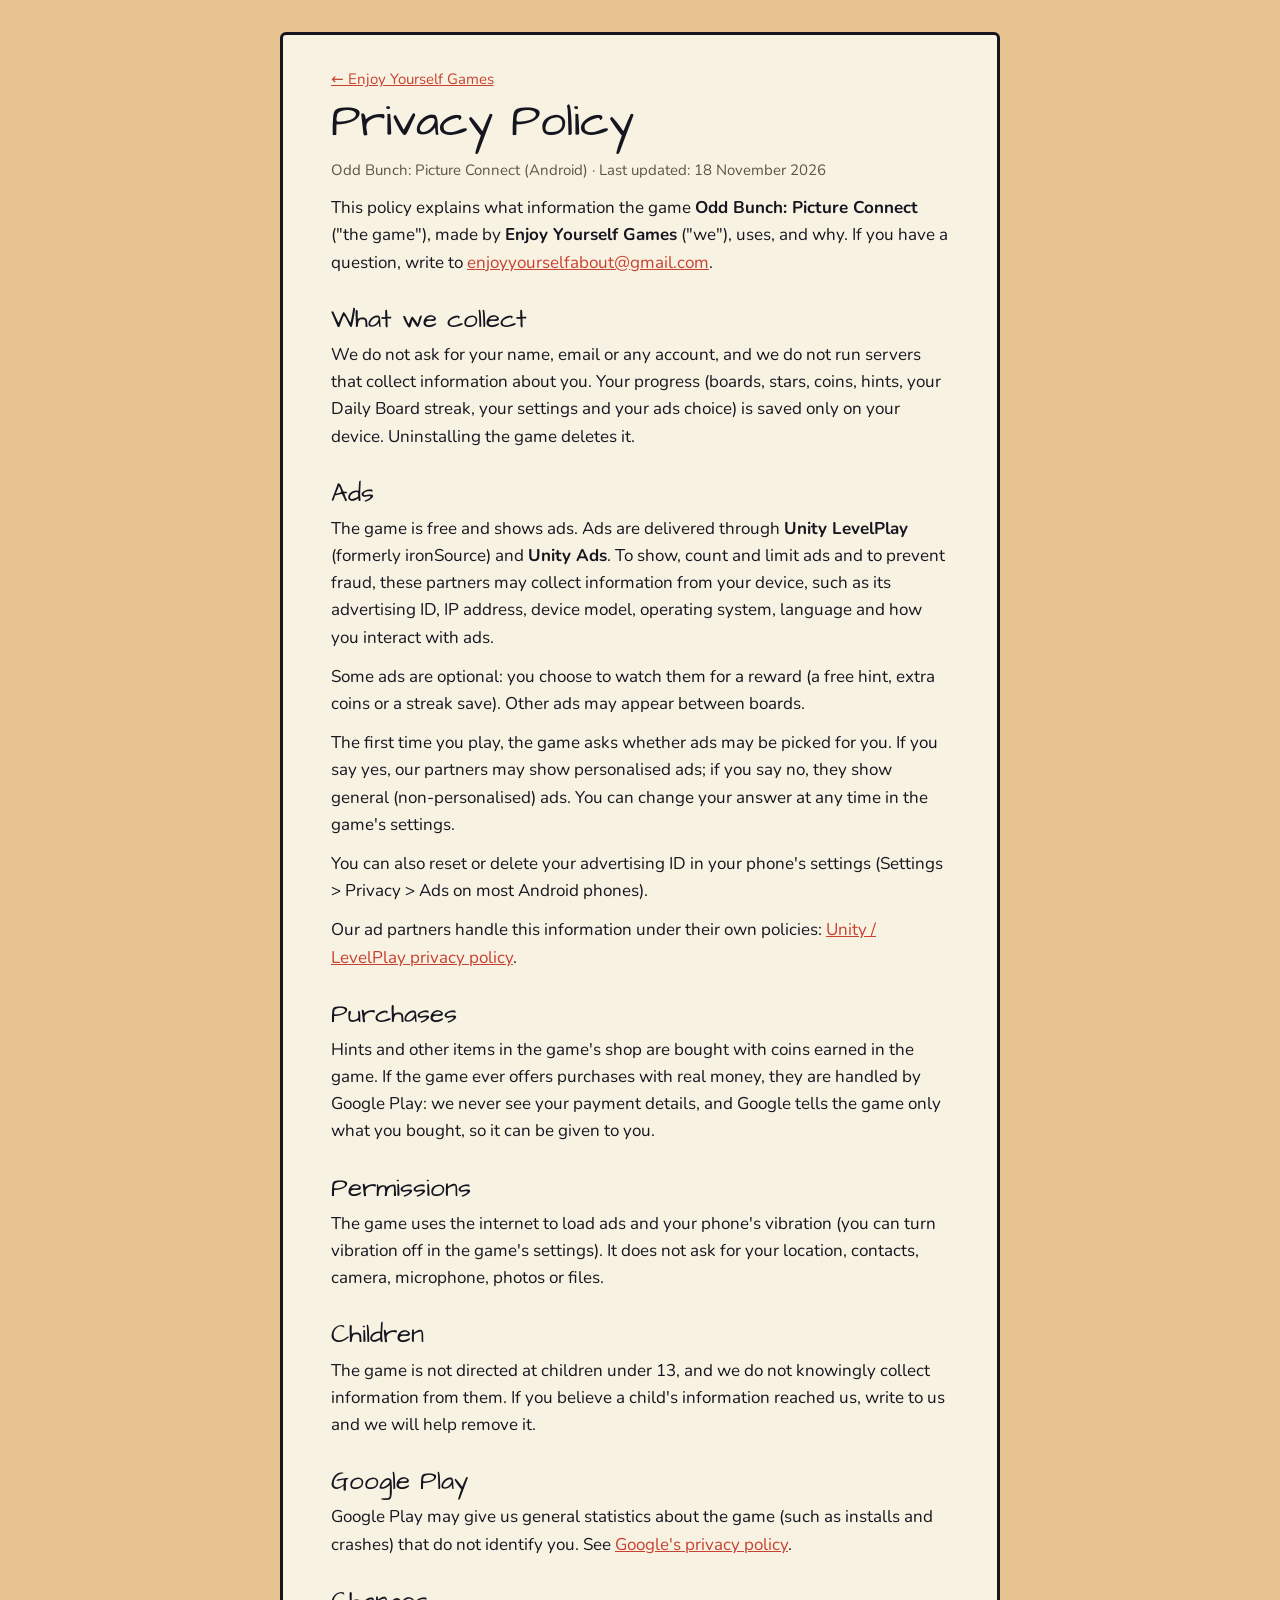
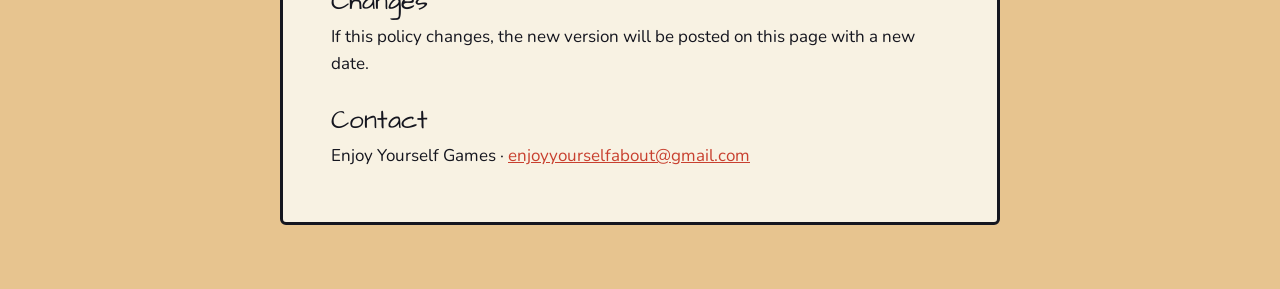
==== oddbunch/privacy.html @ 04c30747 "Odd Bunch privacy policy (ads via Unity LevelPlay / Unity Ads)" ====
<!doctype html>
<html lang="en">
<head>
<meta charset="utf-8">
<meta name="viewport" content="width=device-width, initial-scale=1">
<title>Privacy Policy - Odd Bunch - Enjoy Yourself Games</title>
<meta name="description" content="Privacy policy for Odd Bunch: Picture Connect by Enjoy Yourself Games.">
<link rel="preconnect" href="https://fonts.googleapis.com">
<link rel="preconnect" href="https://fonts.gstatic.com" crossorigin>
<link href="https://fonts.googleapis.com/css2?family=Architects+Daughter&family=Nunito:wght@400;700&display=swap" rel="stylesheet">
<link rel="stylesheet" href="../style.css">
</head>
<body>
<main class="sheet">
  <p class="back"><a href="../index.html">&larr; Enjoy Yourself Games</a></p>
  <h1>Privacy Policy</h1>
  <p class="note">Odd Bunch: Picture Connect (Android) &middot; Last updated: 18 November 2026</p>

  <p>This policy explains what information the game <strong>Odd Bunch: Picture Connect</strong> ("the game"), made by
     <strong>Enjoy Yourself Games</strong> ("we"), uses, and why. If you have a question, write to
     <a href="mailto:enjoyyourselfabout@gmail.com">enjoyyourselfabout@gmail.com</a>.</p>

  <h2>What we collect</h2>
  <p>We do not ask for your name, email or any account, and we do not run servers that collect information about
     you. Your progress (boards, stars, coins, hints, your Daily Board streak, your settings and your ads choice) is
     saved only on your device. Uninstalling the game deletes it.</p>

  <h2>Ads</h2>
  <p>The game is free and shows ads. Ads are delivered through <strong>Unity LevelPlay</strong> (formerly
     ironSource) and <strong>Unity Ads</strong>. To show, count and limit ads and to prevent fraud, these partners
     may collect information from your device, such as its advertising ID, IP address, device model, operating
     system, language and how you interact with ads.</p>
  <p>Some ads are optional: you choose to watch them for a reward (a free hint, extra coins or a streak save). Other
     ads may appear between boards.</p>
  <p>The first time you play, the game asks whether ads may be picked for you. If you say yes, our partners may
     show personalised ads; if you say no, they show general (non-personalised) ads. You can change your answer at
     any time in the game's settings.</p>
  <p>You can also reset or delete your advertising ID in your phone's settings (Settings &gt; Privacy &gt; Ads on
     most Android phones).</p>
  <p>Our ad partners handle this information under their own policies:
     <a href="https://unity.com/legal/game-player-and-app-user-privacy-policy">Unity / LevelPlay privacy policy</a>.</p>

  <h2>Purchases</h2>
  <p>Hints and other items in the game's shop are bought with coins earned in the game. If the game ever offers
     purchases with real money, they are handled by Google Play: we never see your payment details, and Google tells
     the game only what you bought, so it can be given to you.</p>

  <h2>Permissions</h2>
  <p>The game uses the internet to load ads and your phone's vibration (you can turn vibration off in the game's
     settings). It does not ask for your location, contacts, camera, microphone, photos or files.</p>

  <h2>Children</h2>
  <p>The game is not directed at children under 13, and we do not knowingly collect information from them. If you
     believe a child's information reached us, write to us and we will help remove it.</p>

  <h2>Google Play</h2>
  <p>Google Play may give us general statistics about the game (such as installs and crashes) that do not
     identify you. See <a href="https://policies.google.com/privacy">Google's privacy policy</a>.</p>

  <h2>Changes</h2>
  <p>If this policy changes, the new version will be posted on this page with a new date.</p>

  <h2>Contact</h2>
  <p>Enjoy Yourself Games &middot;
     <a href="mailto:enjoyyourselfabout@gmail.com">enjoyyourselfabout@gmail.com</a></p>
</main>
</body>
</html>
---- style.css ----
/* The game's paper look: cream paper with an ink edge, the hand font for headings, Nunito for reading. */
:root {
  --desk: #e7c48f;
  --paper: #f8f2e3;
  --ink: #15161f;
  --muted: #5b5648;
  --accent: #c8402f;
  --line: #d9cdb2;
}
@media (prefers-color-scheme: dark) {
  :root:not([data-theme="light"]) {
    --desk: #2a2420;
    --paper: #f3ecdb;
  }
}
* { box-sizing: border-box; }
body {
  margin: 0;
  background: var(--desk);
  color: var(--ink);
  font: 17px/1.6 "Nunito", system-ui, sans-serif;
  padding: 32px 16px 64px;
}
.sheet {
  max-width: 720px;
  margin: 0 auto;
  background: var(--paper);
  border: 3px solid var(--ink);
  border-radius: 6px;
  padding: 32px clamp(18px, 5vw, 48px) 40px;
}
h1, h2 { font-family: "Architects Daughter", cursive; font-weight: 400; line-height: 1.2; }
h1 { font-size: clamp(32px, 7vw, 46px); margin: 0 0 8px; }
h2 { font-size: 26px; margin: 28px 0 6px; }
p { margin: 0 0 12px; }
.lead { font-size: 19px; color: var(--muted); }
.note { color: var(--muted); font-size: 15px; }
.back { margin-bottom: 4px; font-size: 15px; }
a { color: var(--accent); }
.card {
  margin: 24px 0;
  padding: 18px 22px;
  border: 2px solid var(--ink);
  border-radius: 4px;
  background: #fffaf0;
}
.card h2 { margin-top: 0; }
.links { display: flex; gap: 24px; flex-wrap: wrap; font-family: "Architects Daughter", cursive; font-size: 22px; }
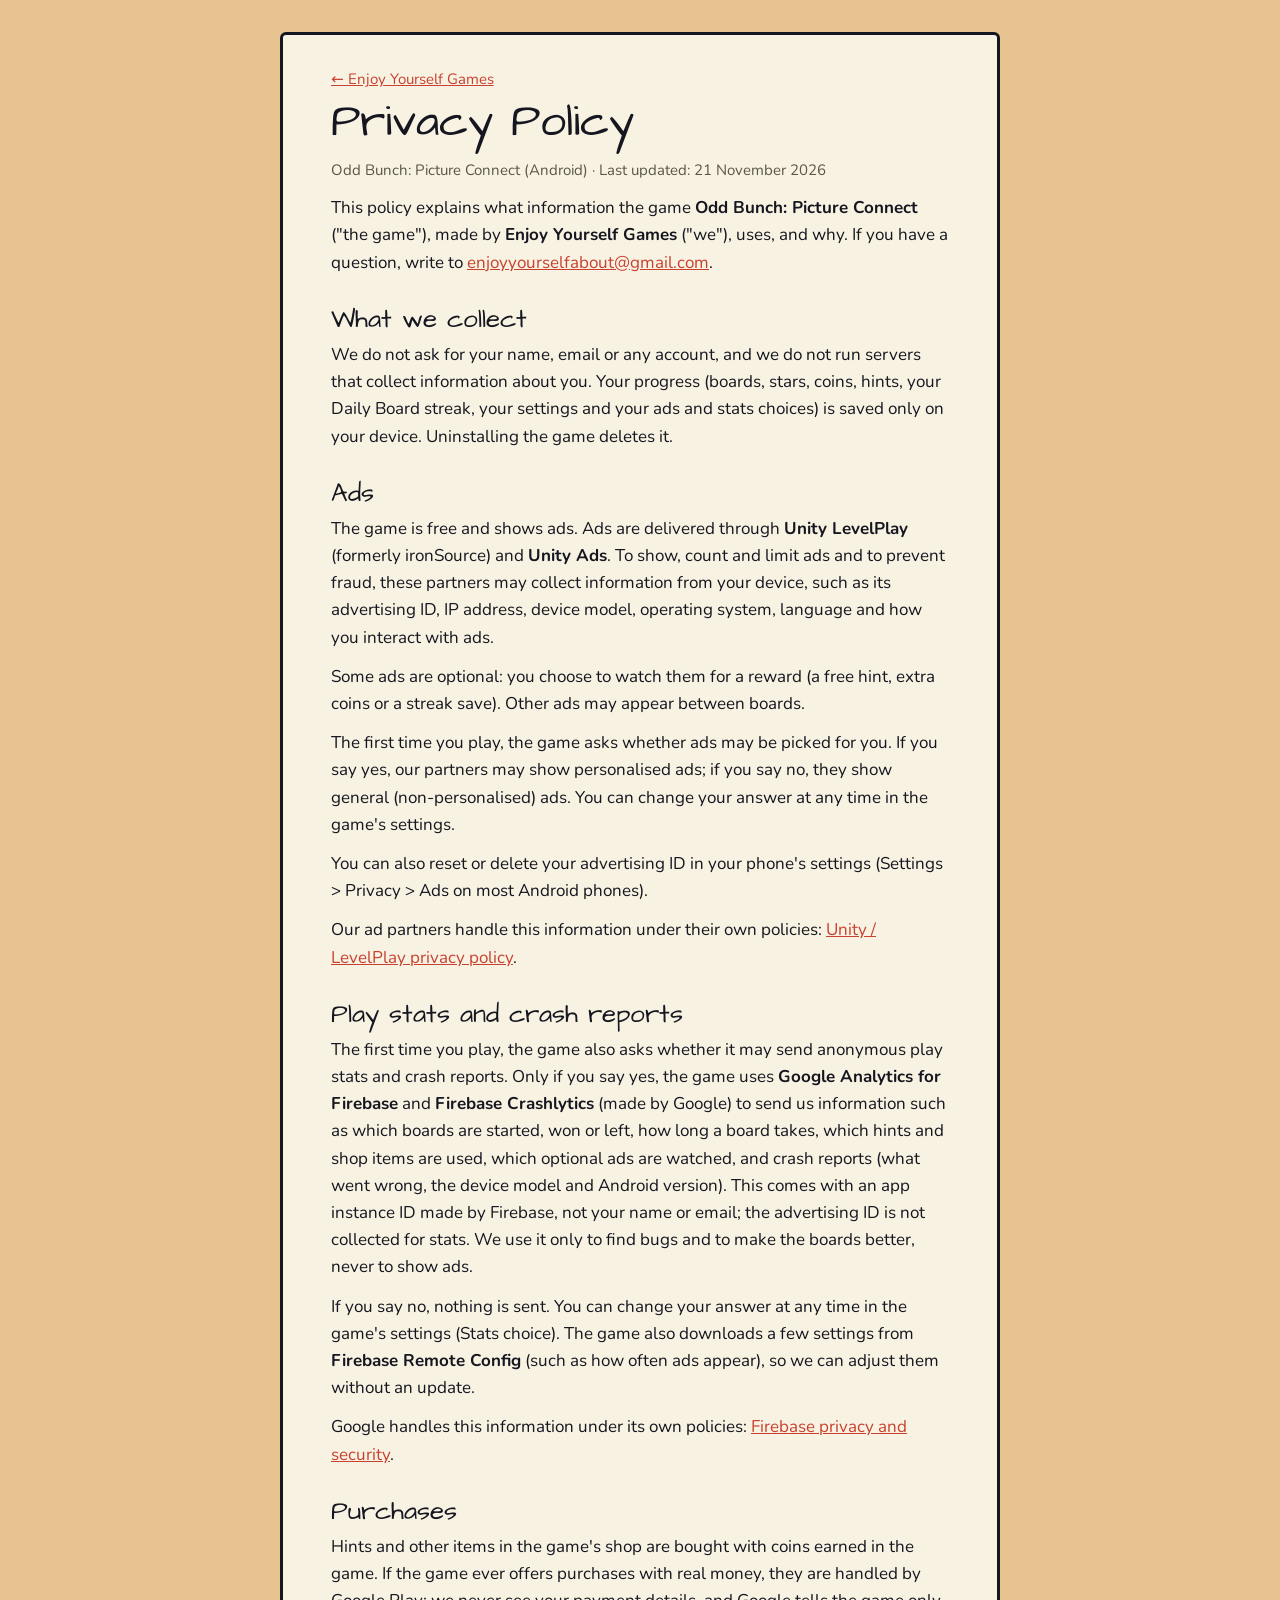
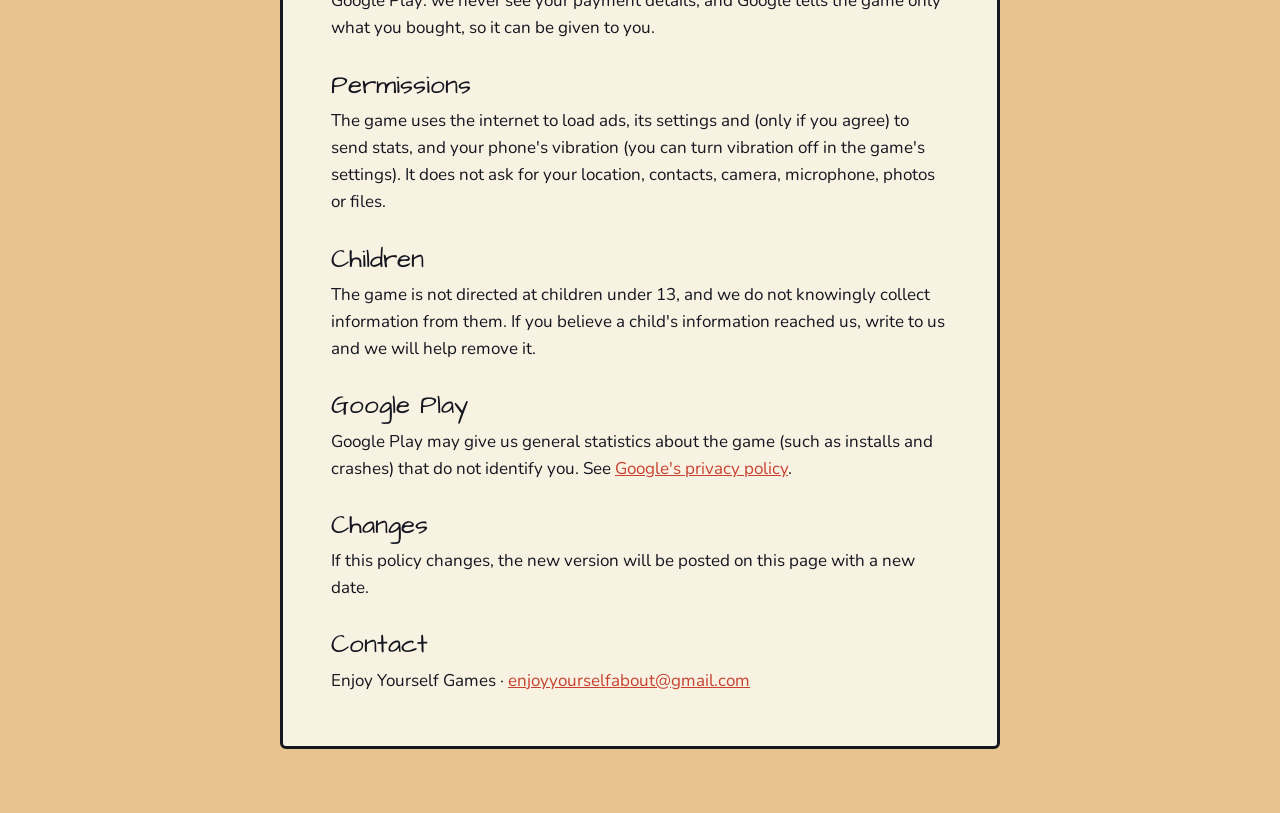
==== commit 2372d1ed: "Odd Bunch privacy: play stats and crash reports (Firebase), only after a yes" ====
--- a/oddbunch/privacy.html
+++ b/oddbunch/privacy.html
@@ -14,7 +14,7 @@
 <main class="sheet">
   <p class="back"><a href="../index.html">&larr; Enjoy Yourself Games</a></p>
   <h1>Privacy Policy</h1>
-  <p class="note">Odd Bunch: Picture Connect (Android) &middot; Last updated: 18 November 2026</p>
+  <p class="note">Odd Bunch: Picture Connect (Android) &middot; Last updated: 21 November 2026</p>
 
   <p>This policy explains what information the game <strong>Odd Bunch: Picture Connect</strong> ("the game"), made by
      <strong>Enjoy Yourself Games</strong> ("we"), uses, and why. If you have a question, write to
@@ -22,7 +22,7 @@
 
   <h2>What we collect</h2>
   <p>We do not ask for your name, email or any account, and we do not run servers that collect information about
-     you. Your progress (boards, stars, coins, hints, your Daily Board streak, your settings and your ads choice) is
+     you. Your progress (boards, stars, coins, hints, your Daily Board streak, your settings and your ads and stats choices) is
      saved only on your device. Uninstalling the game deletes it.</p>
 
   <h2>Ads</h2>
@@ -40,13 +40,27 @@
   <p>Our ad partners handle this information under their own policies:
      <a href="https://unity.com/legal/game-player-and-app-user-privacy-policy">Unity / LevelPlay privacy policy</a>.</p>
 
+  <h2>Play stats and crash reports</h2>
+  <p>The first time you play, the game also asks whether it may send anonymous play stats and crash reports. Only if
+     you say yes, the game uses <strong>Google Analytics for Firebase</strong> and <strong>Firebase
+     Crashlytics</strong> (made by Google) to send us information such as which boards are started, won or left,
+     how long a board takes, which hints and shop items are used, which optional ads are watched, and crash reports
+     (what went wrong, the device model and Android version). This comes with an app instance ID made by Firebase,
+     not your name or email; the advertising ID is not collected for stats. We use it only to find bugs and to make
+     the boards better, never to show ads.</p>
+  <p>If you say no, nothing is sent. You can change your answer at any time in the game's settings
+     (Stats choice). The game also downloads a few settings from <strong>Firebase Remote Config</strong> (such as how
+     often ads appear), so we can adjust them without an update.</p>
+  <p>Google handles this information under its own policies:
+     <a href="https://firebase.google.com/support/privacy">Firebase privacy and security</a>.</p>
+
   <h2>Purchases</h2>
   <p>Hints and other items in the game's shop are bought with coins earned in the game. If the game ever offers
      purchases with real money, they are handled by Google Play: we never see your payment details, and Google tells
      the game only what you bought, so it can be given to you.</p>
 
   <h2>Permissions</h2>
-  <p>The game uses the internet to load ads and your phone's vibration (you can turn vibration off in the game's
+  <p>The game uses the internet to load ads, its settings and (only if you agree) to send stats, and your phone's vibration (you can turn vibration off in the game's
      settings). It does not ask for your location, contacts, camera, microphone, photos or files.</p>
 
   <h2>Children</h2>
